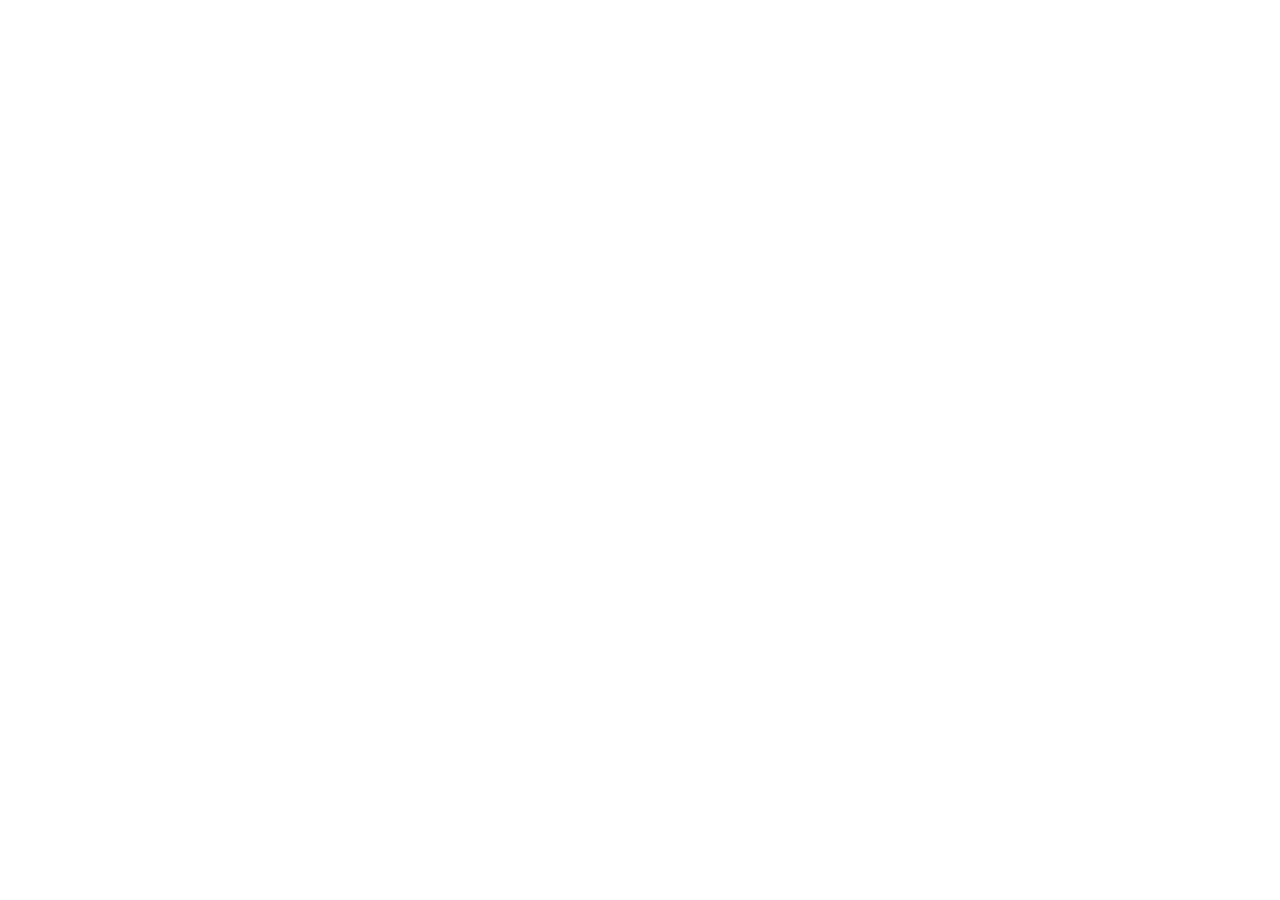
==== Html/index.html @ 46ecaa21 "Footer" ====
<!DOCTYPE html>
<html lang="pt-BR">
<head>
    <meta charset="UTF-8">
    <meta name="viewport" content="width=device-width, initial-scale=1.0">
    <title>Inicial</title>
</head>
<body>
    
</body>
</html>
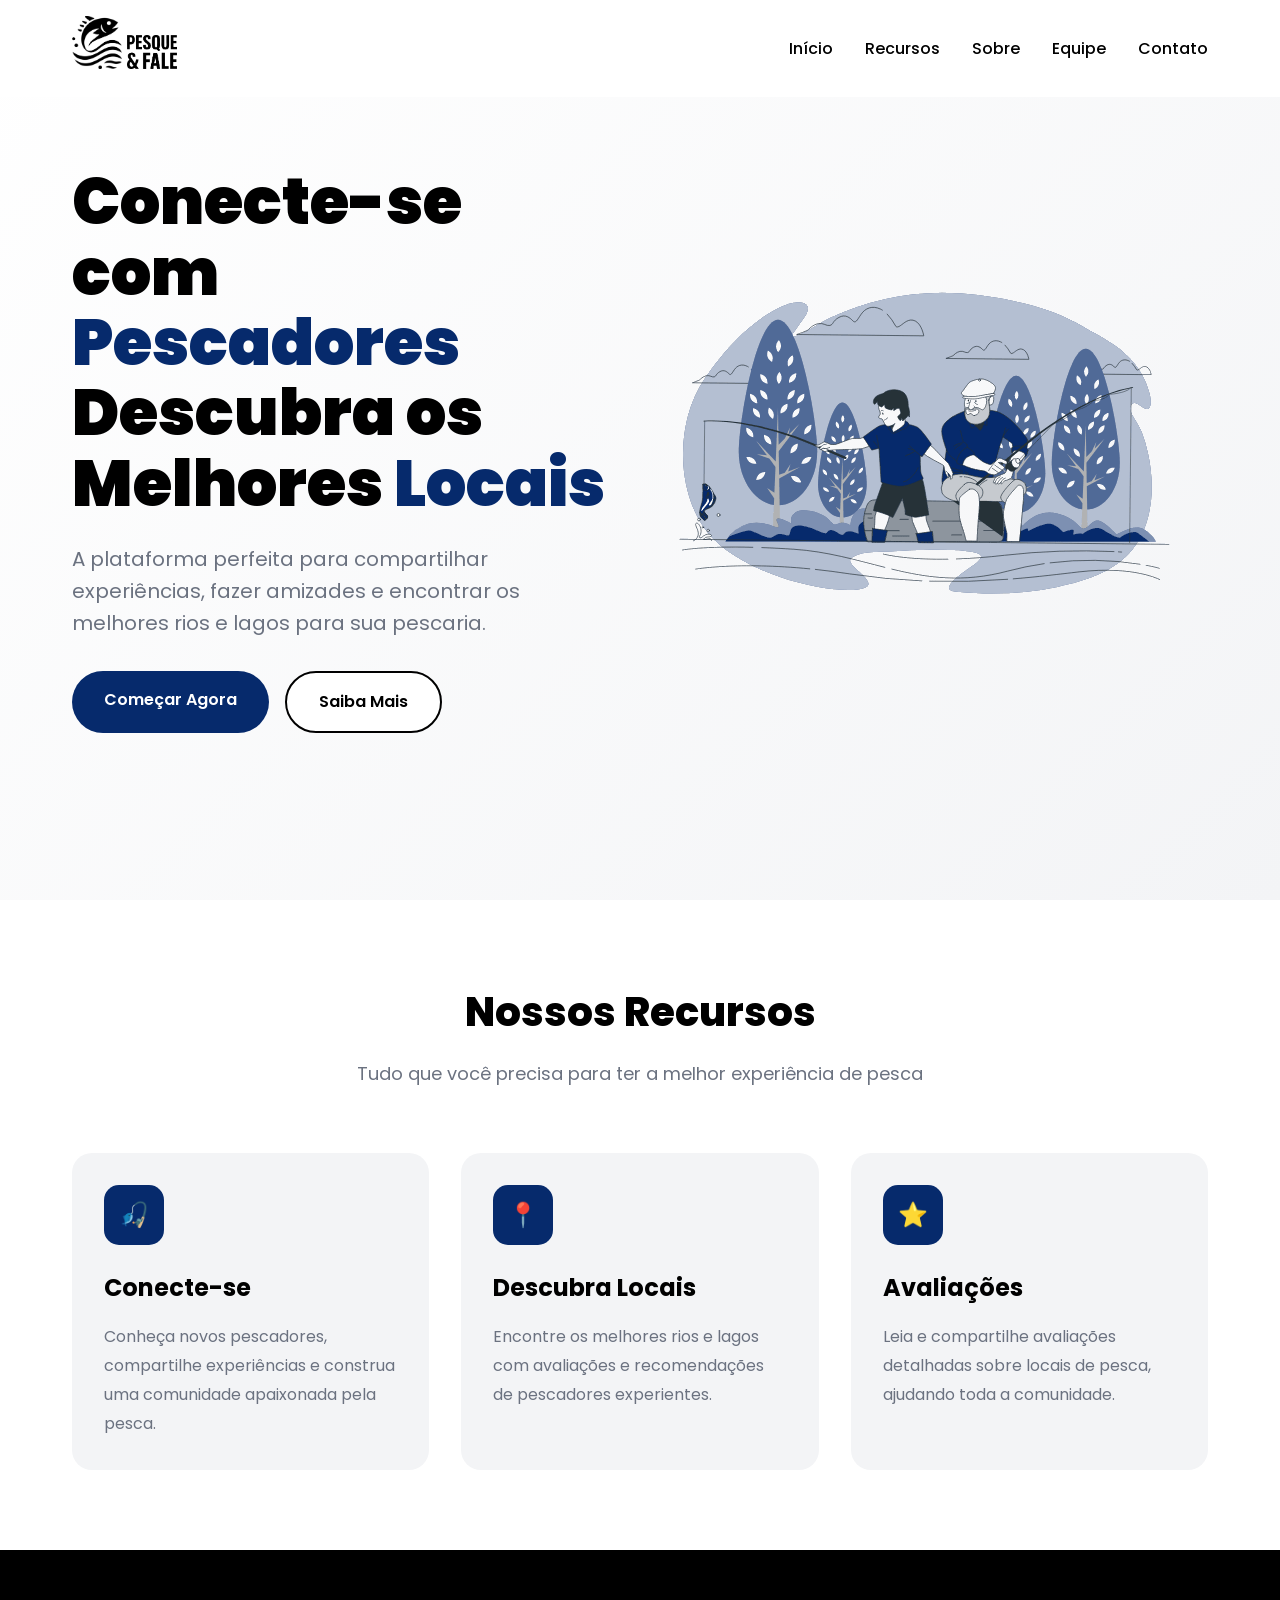
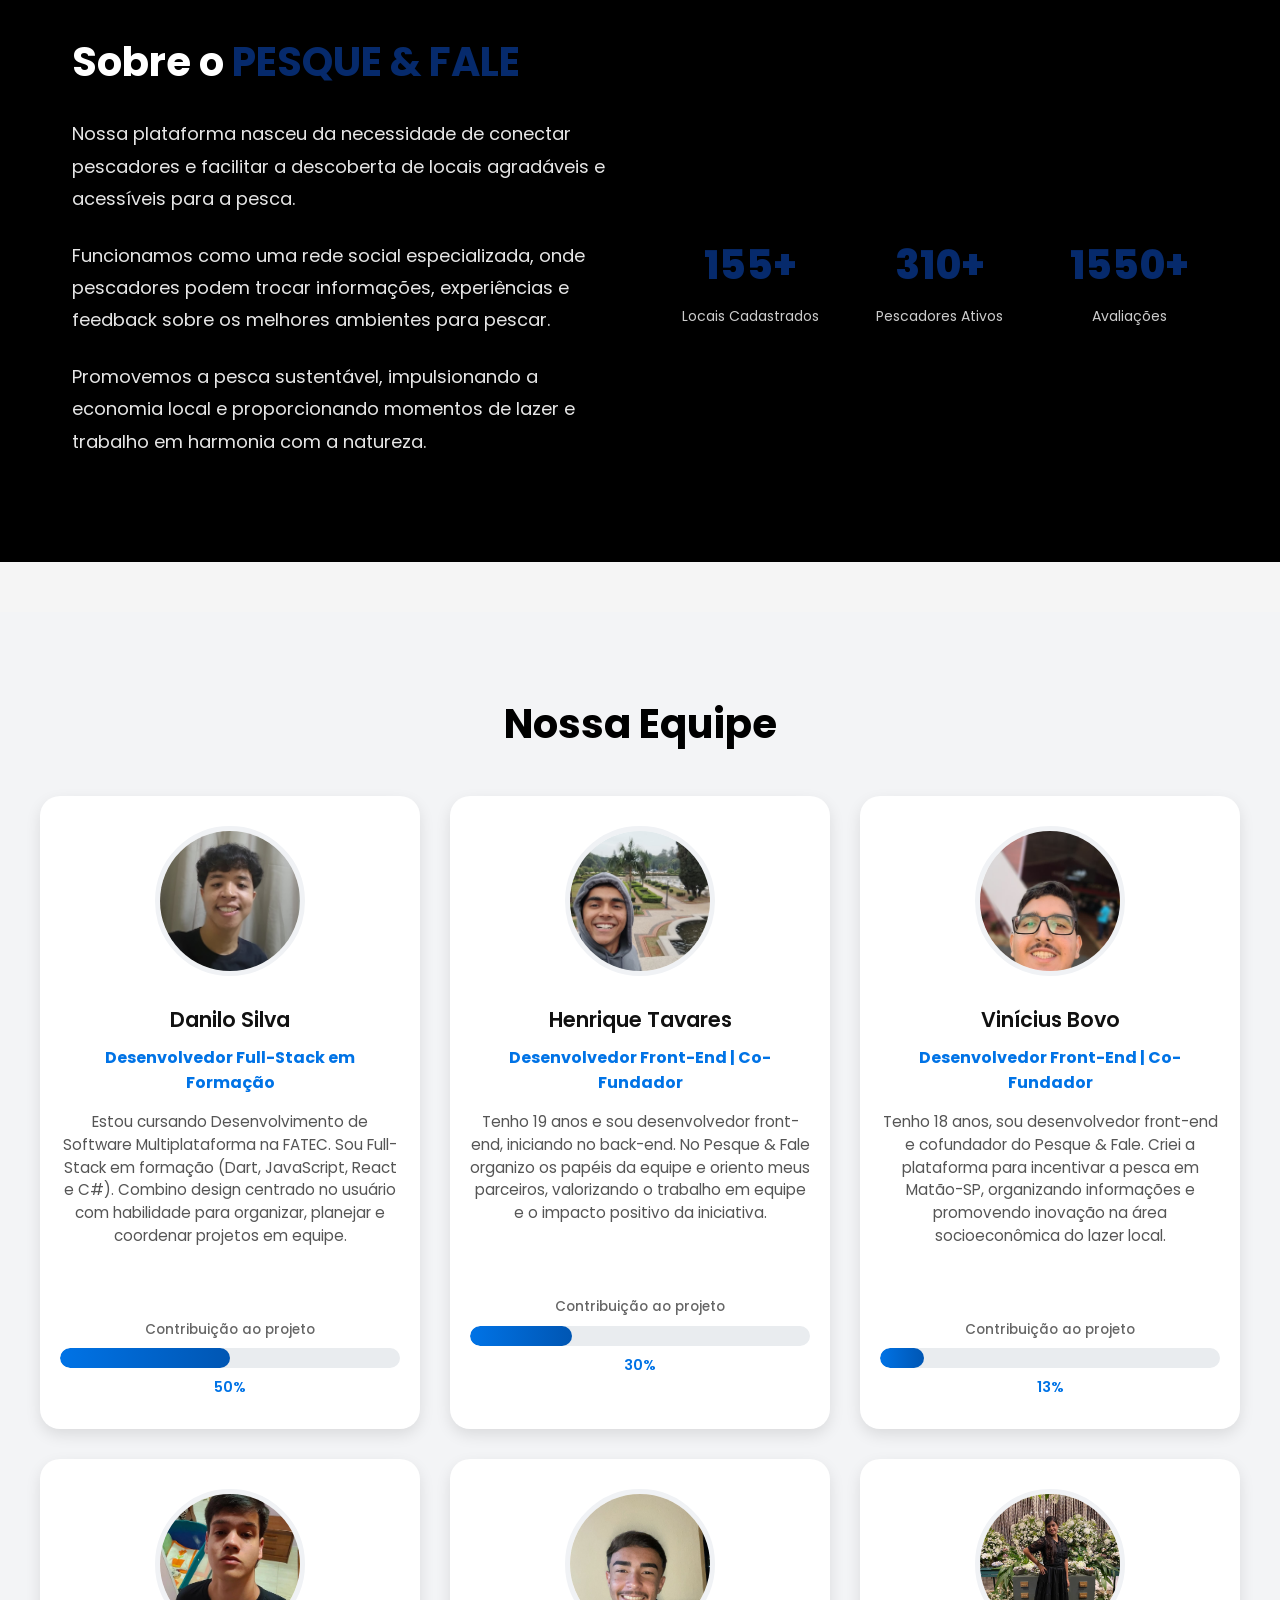
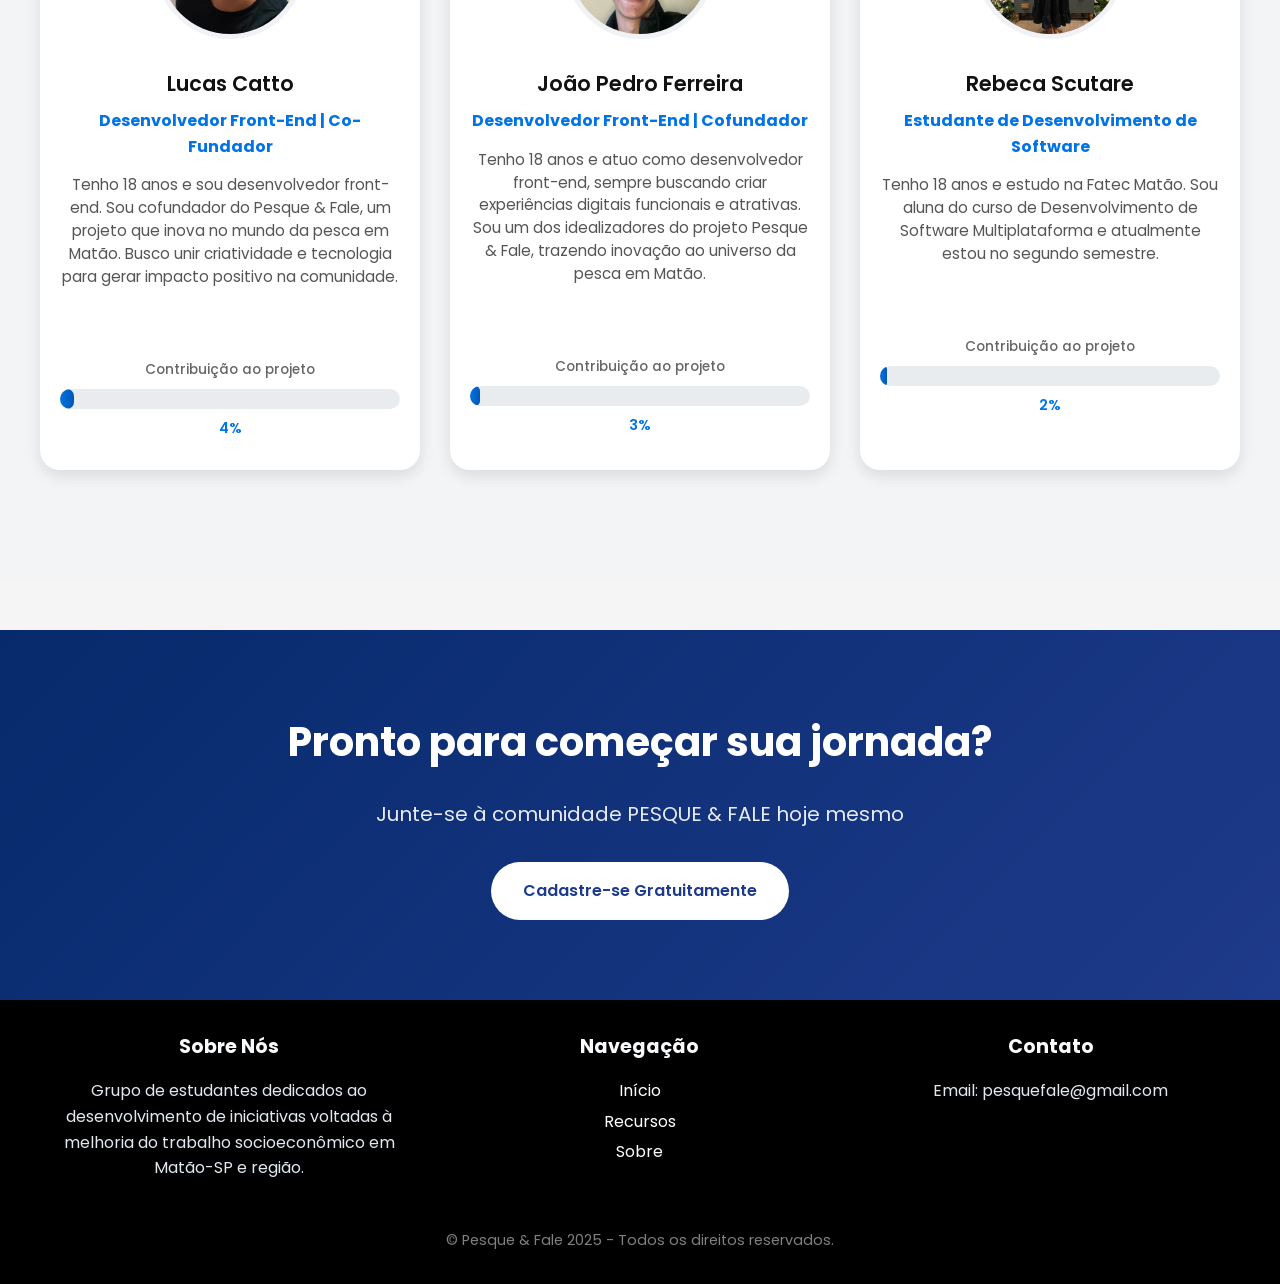
==== commit 2bac4eb5: "feat(ui): refatora estilos CSS e melhora responsividade/dark-mode - Refatorei estilos das páginas: n" ====
--- a/Html/index.html
+++ b/Html/index.html
@@ -3,9 +3,283 @@
 <head>
     <meta charset="UTF-8">
     <meta name="viewport" content="width=device-width, initial-scale=1.0">
-    <title>Inicial</title>
+    <title>PESQUE & FALE - Conectando Pescadores</title>
+    <link rel="stylesheet" href="../css/sobrenos.css">
+    <link rel="stylesheet" href="../css/index.css">
+    <link rel="stylesheet" href="../css/global.css">
 </head>
 <body>
-    
+    <!-- Navigation -->
+    <nav id="navbar">
+        <div class="nav-container">
+            <div class="logo-index"> <img src="../imagens/login/logo1.png" alt="Logo PESQUE & FALE"> <img src="../imagens/login/logo2.png" alt="Logo PESQUE & FALE 2"> </div>
+            <ul class="nav-links" id="navLinks">
+                <li><a href="#home">Início</a></li>
+                <li><a href="#features">Recursos</a></li>
+                <li><a href="#about">Sobre</a></li>
+                <li><a href="#team">Equipe</a></li>
+                <li><a href="#contact">Contato</a></li>
+            </ul>
+            <div class="menu-toggle" id="menuToggle">
+                <span></span>
+                <span></span>
+                <span></span>
+            </div>
+        </div>
+    </nav>
+
+    <!-- Hero Section -->
+    <section class="hero" id="home">
+        <div class="hero-content">
+            <div class="hero-text">
+                <h1>Conecte-se com <span>Pescadores</span> Descubra os Melhores <span>Locais</span></h1>
+                <p>A plataforma perfeita para compartilhar experiências, fazer amizades e encontrar os melhores rios e lagos para sua pescaria.</p>
+                <div class="cta-buttons">
+                    <a href="../Html/login.html" class="btn btn-primary">Começar Agora</a>
+                    <a href="#features" class="btn btn-secondary">Saiba Mais</a>
+                </div>
+            </div>
+            <div class="hero-visual">
+                <img class="hero-image" src="../imagens/index/tio.gif" alt="familia">
+            </div>
+        </div>
+    </section>
+
+    <!-- Features Section -->
+    <section class="features" id="features">
+        <div class="container-i">
+            <div class="section-header">
+                <h2>Nossos Recursos</h2>
+                <p>Tudo que você precisa para ter a melhor experiência de pesca</p>
+            </div>
+            <div class="features-grid">
+                <div class="feature-card">
+                    <div class="feature-icon">🎣</div>
+                    <h3>Conecte-se</h3>
+                    <p>Conheça novos pescadores, compartilhe experiências e construa uma comunidade apaixonada pela pesca.</p>
+                </div>
+                <div class="feature-card">
+                    <div class="feature-icon">📍</div>
+                    <h3>Descubra Locais</h3>
+                    <p>Encontre os melhores rios e lagos com avaliações e recomendações de pescadores experientes.</p>
+                </div>
+                <div class="feature-card">
+                    <div class="feature-icon">⭐</div>
+                    <h3>Avaliações</h3>
+                    <p>Leia e compartilhe avaliações detalhadas sobre locais de pesca, ajudando toda a comunidade.</p>
+                </div>
+            </div>
+        </div>
+    </section>
+
+    <!-- About Section -->
+    <section class="about" id="about">
+        <div class="container-i">
+            <div class="about-content">
+                <div class="about-text">
+                    <h2>Sobre o <span>PESQUE & FALE</span></h2>
+                    <p>Nossa plataforma nasceu da necessidade de conectar pescadores e facilitar a descoberta de locais agradáveis e acessíveis para a pesca.</p>
+                    <p>Funcionamos como uma rede social especializada, onde pescadores podem trocar informações, experiências e feedback sobre os melhores ambientes para pescar.</p>
+                    <p>Promovemos a pesca sustentável, impulsionando a economia local e proporcionando momentos de lazer e trabalho em harmonia com a natureza.</p>
+                </div>
+                <div class="stats">
+                    <div class="stat">
+                        <div class="stat-number">500+</div>
+                        <div class="stat-label">Locais Cadastrados</div>
+                    </div>
+                    <div class="stat">
+                        <div class="stat-number">1000+</div>
+                        <div class="stat-label">Pescadores Ativos</div>
+                    </div>
+                    <div class="stat">
+                        <div class="stat-number">5000+</div>
+                        <div class="stat-label">Avaliações</div>
+                    </div>
+                </div>
+            </div>
+        </div>
+    </section>
+
+    <!-- Team Section -->
+    <section class="sobre-nos" id="team">
+        <div class="team">
+        <h1>Nossa Equipe</h1>
+        <div class="container">
+
+            <!-- Danilo -->
+            <div class="card">
+                <img src="../imagens/sobrenos/fotodanilo.jpg" alt="Foto de Danilo Silva" />
+                <h2>Danilo Silva</h2>
+                <p class="profissao">Desenvolvedor Full-Stack em Formação</p>
+                <p class="descricao">
+                    Estou cursando Desenvolvimento de Software Multiplataforma na FATEC. 
+                    Sou Full-Stack em formação (Dart, JavaScript, React e C#). Combino 
+                    design centrado no usuário com habilidade para organizar, planejar 
+                    e coordenar projetos em equipe.
+                </p>
+                <div class="social">
+                    <i class="fab fa-linkedin"></i>
+                    <i class="fab fa-github"></i>
+                </div>
+                <div class="contribuicao">
+                    <div class="contribuicao-label">Contribuição ao projeto</div>
+                    <div class="barra-container">
+                        <div class="barra-progresso" style="width: 50%;"></div>
+                    </div>
+                    <div class="porcentagem-texto">50%</div>
+                </div>
+            </div>
+
+            <!-- Henrique -->
+            <div class="card">
+                <img src="../imagens/sobrenos/fotohenrique.jpg" alt="Foto de Henrique Tavares" />
+                <h2>Henrique Tavares</h2>
+                <p class="profissao">Desenvolvedor Front-End | Co-Fundador</p>
+                <p class="descricao">
+                    Tenho 19 anos e sou desenvolvedor front-end, iniciando no back-end. 
+                    No Pesque & Fale organizo os papéis da equipe e oriento meus parceiros, 
+                    valorizando o trabalho em equipe e o impacto positivo da iniciativa.
+                </p>
+                <div class="social">
+                    <i class="fab fa-linkedin"></i>
+                    <i class="fab fa-github"></i>
+                </div>
+                <div class="contribuicao">
+                    <div class="contribuicao-label">Contribuição ao projeto</div>
+                    <div class="barra-container">
+                        <div class="barra-progresso" style="width: 30%;"></div>
+                    </div>
+                    <div class="porcentagem-texto">30%</div>
+                </div>
+            </div>
+
+            <!-- Vinícius -->
+            <div class="card">
+                <img src="../imagens/sobrenos/fotovinicius.jpg" alt="Foto de Vinícius Bovo" />
+                <h2>Vinícius Bovo</h2>
+                <p class="profissao">Desenvolvedor Front-End | Co-Fundador</p>
+                <p class="descricao">
+                    Tenho 18 anos, sou desenvolvedor front-end e cofundador do Pesque & Fale. 
+                    Criei a plataforma para incentivar a pesca em Matão-SP, organizando informações 
+                    e promovendo inovação na área socioeconômica do lazer local.
+                </p>
+                <div class="social">
+                    <i class="fab fa-linkedin"></i>
+                    <i class="fab fa-github"></i>
+                </div>
+                <div class="contribuicao">
+                    <div class="contribuicao-label">Contribuição ao projeto</div>
+                    <div class="barra-container">
+                        <div class="barra-progresso" style="width: 13%;"></div>
+                    </div>
+                    <div class="porcentagem-texto">13%</div>
+                </div>
+            </div>
+
+            <!-- Lucas -->
+            <div class="card">
+                <img src="../imagens/sobrenos/fotolucas.jpg" alt="Foto de Lucas Catto" />
+                <h2>Lucas Catto</h2>
+                <p class="profissao">Desenvolvedor Front-End | Co-Fundador</p>
+                <p class="descricao">
+                    Tenho 18 anos e sou desenvolvedor front-end. Sou cofundador do Pesque & Fale, 
+                    um projeto que inova no mundo da pesca em Matão. Busco unir criatividade e 
+                    tecnologia para gerar impacto positivo na comunidade.
+                </p>
+                <div class="social">
+                    <i class="fab fa-linkedin"></i>
+                    <i class="fab fa-github"></i>
+                </div>
+                <div class="contribuicao">
+                    <div class="contribuicao-label">Contribuição ao projeto</div>
+                    <div class="barra-container">
+                        <div class="barra-progresso" style="width: 4%;"></div>
+                    </div>
+                    <div class="porcentagem-texto">4%</div>
+                </div>
+            </div>
+
+            <!-- João Pedro -->
+            <div class="card">
+                <img src="../imagens/sobrenos/fotojoao.jpg" alt="Foto de João Pedro Ferreira" />
+                <h2>João Pedro Ferreira</h2>
+                <p class="profissao">Desenvolvedor Front-End | Cofundador</p>
+                <p class="descricao">
+                    Tenho 18 anos e atuo como desenvolvedor front-end, sempre buscando criar 
+                    experiências digitais funcionais e atrativas. Sou um dos idealizadores 
+                    do projeto Pesque & Fale, trazendo inovação ao universo da pesca em Matão.
+                </p>
+                <div class="social">
+                    <i class="fab fa-linkedin"></i>
+                    <i class="fab fa-github"></i>
+                </div>
+                <div class="contribuicao">
+                    <div class="contribuicao-label">Contribuição ao projeto</div>
+                    <div class="barra-container">
+                        <div class="barra-progresso" style="width: 3%;"></div>
+                    </div>
+                    <div class="porcentagem-texto">3%</div>
+                </div>
+            </div>
+
+            <!-- Rebeca -->
+            <div class="card">
+                <img src="../imagens/sobrenos/fotorebeca.jpg"  alt="Foto de Rebeca Scutare" />
+                <h2>Rebeca Scutare</h2>
+                <p class="profissao">Estudante de Desenvolvimento de Software</p>
+                <p class="descricao">
+                    Tenho 18 anos e estudo na Fatec Matão. Sou aluna do curso de 
+                    Desenvolvimento de Software Multiplataforma e atualmente estou 
+                    no segundo semestre.
+                </p>
+                <div class="social">
+                    <i class="fab fa-linkedin"></i>
+                    <i class="fab fa-github"></i>
+                </div>
+                <div class="contribuicao">
+                    <div class="contribuicao-label">Contribuição ao projeto</div>
+                    <div class="barra-container">
+                        <div class="barra-progresso" style="width: 2%;"></div>
+                    </div>
+                    <div class="porcentagem-texto">2%</div>
+                </div>
+            </div>
+
+        </div>
+        </div>
+    </section>
+
+    <!-- CTA Section -->
+    <section class="cta-section" id="contact">
+        <div class="container-i">
+            <h2>Pronto para começar sua jornada?</h2>
+            <p>Junte-se à comunidade PESQUE & FALE hoje mesmo</p>
+            <a href="../Html/login.html" class="btn btn-primary" style="background: white; color: #1e3a8a;">Cadastre-se Gratuitamente</a>
+        </div>
+    </section>
+
+    <!-- Footer -->
+<footer>
+  <div class="footer-container">
+    <div>
+      <h3>Sobre Nós</h3>
+      <p>Grupo de estudantes dedicados ao desenvolvimento de iniciativas voltadas à melhoria do trabalho socioeconômico em Matão-SP e região.</p>
+    </div>
+    <div>
+      <h3>Navegação</h3>
+      <a href="#home">Início</a>
+      <a href="#features">Recursos</a>
+      <a href="#about">Sobre</a>
+    </div>
+    <div>
+      <h3>Contato</h3>
+      <p>Email: pesquefale@gmail.com</p>
+      <span class="material-symbols-outlined"></span>
+    </div>
+  </div>
+  <p class="copyright">&copy; Pesque & Fale 2025 - Todos os direitos reservados.</p>
+</footer>
+
+    <script src="../Javascript/index.js"></script>
 </body>
 </html>
--- a/css/sobrenos.css
+++ b/css/sobrenos.css
@@ -0,0 +1,173 @@
+body {
+    font-family: "Segoe UI", Tahoma, Geneva, Verdana, sans-serif;
+    background: #f0f2f5;
+    margin: 0;
+    padding: 0;
+}
+
+.sobre-nos {
+    padding: 50px 20px;
+    text-align: center;
+    
+}
+
+.sobre-nos h1 {
+    font-size: 2.5em;
+    margin-bottom: 40px;
+}
+
+.container {
+    display: grid;
+    grid-template-columns: repeat(auto-fit, minmax(260px, 1fr));
+    gap: 30px;
+    max-width: 1200px;
+    margin: 0 auto;
+}
+
+.card {
+    background: #fff;
+    border-radius: 20px;
+    box-shadow: 0 6px 15px rgba(0,0,0,0.1);
+    padding: 30px 20px;
+    text-align: center;
+    transition: transform 0.3s ease, box-shadow 0.3s ease;
+}
+
+.card:hover {
+    transform: translateY(-8px);
+    box-shadow: 0 10px 20px rgba(0,0,0,0.15);
+}
+
+.card img {
+    width: 150px;
+    height: 150px;
+    border-radius: 50%;
+    object-fit: cover;
+    margin-bottom: 20px;
+    border: 5px solid #f0f2f5;
+}
+
+.card h2 {
+    font-size: 1.3em;
+    font-weight: 600;
+    margin-bottom: 8px;
+    color: #111;
+}
+
+.card .profissao {
+    font-size: 1em;
+    font-weight: bold;
+    color: #0073e6;
+    margin-bottom: 15px;
+}
+
+.card .descricao {
+    font-size: 0.95em;
+    color: #555;
+    line-height: 1.5;
+    margin-bottom: 20px;
+}
+
+/* Ícones */
+@import url('https://cdnjs.cloudflare.com/ajax/libs/font-awesome/6.5.0/css/all.min.css');
+
+.card .social {
+    margin-top: 10px;
+}
+
+.card .social i {
+    margin: 0 8px;
+    font-size: 1.4em;
+    color: #333;
+    transition: color 0.3s;
+}
+
+.card .social i:hover {
+    color: #0073e6;
+}
+.container {
+    display: grid;
+    grid-template-columns: repeat(3, 1fr); /* sempre 3 colunas */
+    gap: 30px;
+    max-width: 1200px;
+    margin: 0 auto;
+}
+
+       /* Estilos da barra de contribuição */
+        .contribuicao {
+            margin-top: 15px;
+        }
+
+        .contribuicao-label {
+            font-size: 0.85em;
+            color: #666;
+            margin-bottom: 8px;
+            font-weight: 500;
+        }
+
+        .barra-container {
+            background: #e9ecef;
+            border-radius: 10px;
+            height: 20px;
+            overflow: hidden;
+            position: relative;
+            margin-bottom: 8px;
+        }
+
+        .barra-progresso {
+            background: linear-gradient(90deg, #0073e6, #0056b3);
+            height: 100%;
+            border-radius: 10px;
+            transition: width 0.5s ease;
+        }
+
+        .porcentagem-texto {
+            color: #0073e6;
+            font-size: 0.9em;
+            font-weight: 600;
+            text-align: center;
+            margin-top: 5px;
+        }
+
+        @media (max-width: 768px) {
+            .container {
+                grid-template-columns: 1fr;
+            }
+
+            .sobre-nos {
+                margin-top: 70px;
+            }
+        }
+
+
+/* Tema escuro */
+body.dark-mode {
+    color: #fff;
+}
+
+body.dark-mode .card {
+    background-color: #1e1e1e;
+    box-shadow: 0 6px 15px rgba(0,0,0,0.5);
+}
+
+
+body.dark-mode .descricao {
+    color: #ffffff;
+}
+
+body.dark-mode .card h2 {
+    color: #ffffff;
+}
+
+body.dark-mode .location-card {
+    background-color: #1e1e1e;
+    color: #fff;
+}
+
+body.dark-mode .contribuicao-label {
+    color: #ffffff;
+}
+
+body.dark-mode .social i {
+    color: #ffffff;
+}
--- a/css/index.css
+++ b/css/index.css
@@ -0,0 +1,515 @@
+        * {
+            margin: 0;
+            padding: 0;
+            box-sizing: border-box;
+        }
+
+        :root {
+            --primary-black: #000000;
+            --primary-white: #ffffff;
+            --secondary-blue: #062A6C;
+            --gray-light: #f3f4f6;
+            --gray-medium: #6b7280;
+        }
+
+        body {
+            font-family: -apple-system, BlinkMacSystemFont, 'Segoe UI', Roboto, 'Helvetica Neue', Arial, sans-serif;
+            line-height: 1.6;
+            color: var(--primary-black);
+            overflow-x: hidden;
+            display: flex;
+            flex-direction: column;
+        }
+
+        /* Navigation */
+        nav {
+            position: fixed;
+            top: 0;
+            width: 100%;
+            background: rgba(255, 255, 255, 0.95);
+            backdrop-filter: blur(10px);
+            z-index: 1000;
+            padding: 1rem 0;
+            transition: all 0.3s ease;
+
+        }
+
+        nav.scrolled {
+            box-shadow: 0 2px 20px rgba(0, 0, 0, 0.1);
+        }
+
+        .nav-container {
+            max-width: 1200px;
+            margin: 0 auto;
+            padding: 0 2rem;
+            display: flex;
+            justify-content: space-between;
+            align-items: center;
+        }
+
+        .logo-index {
+
+            font-size: 1.5rem;
+            font-weight: 800;
+            letter-spacing: -0.5px;
+        }
+
+        .logo-index img {
+            width: 50px;
+            color: var(--secondary-blue);
+        }
+
+        .nav-links {
+            display: flex;
+            gap: 2rem;
+            list-style: none;
+        }
+
+        .nav-links a {
+            color: var(--primary-black);
+            text-decoration: none;
+            font-weight: 500;
+            transition: color 0.3s ease;
+            position: relative;
+        }
+
+        .nav-links a::after {
+            content: '';
+            position: absolute;
+            bottom: -5px;
+            left: 0;
+            width: 0;
+            height: 2px;
+            background: var(--secondary-blue);
+            transition: width 0.3s ease;
+        }
+
+        .nav-links a:hover::after {
+            width: 100%;
+        }
+
+        .menu-toggle {
+            display: none;
+            flex-direction: column;
+            cursor: pointer;
+        }
+
+        .menu-toggle span {
+            width: 25px;
+            height: 2px;
+            background: var(--primary-black);
+            margin: 3px 0;
+            transition: 0.3s;
+        }
+
+        /* Hero Section */
+        .hero {
+            min-height: 100vh;
+            display: flex;
+            align-items: center;
+            background: linear-gradient(135deg, var(--primary-white) 0%, var(--gray-light) 100%);
+            position: relative;
+            overflow: hidden;
+        }
+
+        .hero-content {
+            max-width: 1200px;
+            margin: 0 auto;
+            padding: 0 2rem;
+            display: grid;
+            grid-template-columns: 1fr 1fr;
+            gap: 4rem;
+            align-items: center;
+        }
+
+        .hero-text h1 {
+            font-size: clamp(2.5rem, 5vw, 4rem);
+            font-weight: 900;
+            line-height: 1.1;
+            margin-bottom: 1.5rem;
+            animation: fadeInUp 0.8s ease;
+        }
+
+        .hero-text h1 span {
+            color: var(--secondary-blue);
+        }
+
+        .hero-text p {
+            font-size: 1.25rem;
+            color: var(--gray-medium);
+            margin-bottom: 2rem;
+            animation: fadeInUp 1s ease;
+        }
+
+        .cta-buttons {
+            display: flex;
+            gap: 1rem;
+            animation: fadeInUp 1.2s ease;
+        }
+
+        .btn {
+            padding: 1rem 2rem;
+            border: none;
+            border-radius: 50px;
+            font-size: 1rem;
+            font-weight: 600;
+            cursor: pointer;
+            transition: all 0.3s ease;
+            text-decoration: none;
+            display: inline-block;
+        }
+
+        .btn-primary {
+            background: var(--secondary-blue);
+            color: var(--primary-white);
+        }
+
+        .btn-primary:hover {
+            transform: translateY(-2px);
+            box-shadow: 0 10px 25px rgba(30, 58, 138, 0.3);
+        }
+
+        .btn-secondary {
+            background: var(--primary-white);
+            color: var(--primary-black);
+            border: 2px solid var(--primary-black);
+        }
+
+        .btn-secondary:hover {
+            background: var(--primary-black);
+            color: var(--primary-white);
+        }
+
+        .hero-visual {
+            position: relative;
+            animation: float 3s ease-in-out infinite;
+        }
+
+        .hero-visual svg {
+            width: 100%;
+            height: auto;
+        }
+
+        /* Features Section */
+        .features {
+            padding: 5rem 0;
+            background: var(--primary-white);
+        }
+
+        .container-i {
+            max-width: 1200px;
+            margin: 0 auto;
+            padding: 0 2rem;
+        }
+
+        .container {
+            padding-bottom: 30px;
+        }
+
+        .sobre-nos {
+            padding: 50px 0px;
+        }
+
+        .section-header {
+            text-align: center;
+            margin-bottom: 4rem;
+        }
+
+        .section-header h2 {
+            font-size: 2.5rem;
+            margin-bottom: 1rem;
+            font-weight: 800;
+        }
+
+        .section-header p {
+            font-size: 1.125rem;
+            color: var(--gray-medium);
+        }
+
+        .features-grid {
+            display: grid;
+            grid-template-columns: repeat(auto-fit, minmax(300px, 1fr));
+            gap: 2rem;
+        }
+
+        .feature-card {
+            background: var(--gray-light);
+            padding: 2rem;
+            border-radius: 20px;
+            transition: all 0.3s ease;
+            cursor: pointer;
+        }
+
+        .feature-card:hover {
+            transform: translateY(-10px);
+            box-shadow: 0 20px 40px rgba(0, 0, 0, 0.1);
+        }
+
+        .feature-icon {
+            width: 60px;
+            height: 60px;
+            background: var(--secondary-blue);
+            border-radius: 15px;
+            display: flex;
+            align-items: center;
+            justify-content: center;
+            margin-bottom: 1.5rem;
+            font-size: 1.5rem;
+            color: var(--primary-white);
+        }
+
+        .feature-card h3 {
+            font-size: 1.5rem;
+            margin-bottom: 1rem;
+        }
+
+        .feature-card p {
+            color: var(--gray-medium);
+            line-height: 1.8;
+        }
+
+        /* About Section */
+        .about {
+            padding: 5rem 0;
+            background: var(--primary-black);
+            color: var(--primary-white);
+        }
+
+        .about-content {
+            display: grid;
+            grid-template-columns: 1fr 1fr;
+            gap: 4rem;
+            align-items: center;
+        }
+
+        .about-text h2 {
+            font-size: 2.5rem;
+            margin-bottom: 1.5rem;
+        }
+
+        .about-text h2 span {
+            color: var(--secondary-blue);
+        }
+
+        .about-text p {
+            font-size: 1.125rem;
+            line-height: 1.8;
+            margin-bottom: 1.5rem;
+            opacity: 0.9;
+        }
+
+        .stats {
+            display: grid;
+            grid-template-columns: repeat(3, 1fr);
+            gap: 2rem;
+            margin-top: 3rem;
+        }
+
+        .stat {
+            text-align: center;
+        }
+
+        .stat-number {
+            font-size: 2.5rem;
+            font-weight: 800;
+            color: var(--secondary-blue);
+        }
+
+        .stat-label {
+            font-size: 0.875rem;
+            opacity: 0.8;
+            margin-top: 0.5rem;
+        }
+
+        /* Team Section */
+        .team {
+            padding: 5rem 0;
+            background: var(--gray-light);
+        }
+
+        .team-grid {
+            display: grid;
+            grid-template-columns: repeat(auto-fit, minmax(150px, 1fr));
+            gap: 2rem;
+            margin-top: 3rem;
+        }
+
+        .team-member {
+            text-align: center;
+            padding: 1.5rem;
+            background: var(--primary-white);
+            border-radius: 15px;
+            transition: all 0.3s ease;
+        }
+
+        .team-member:hover {
+            transform: scale(1.05);
+            box-shadow: 0 10px 30px rgba(0, 0, 0, 0.1);
+        }
+
+        .member-avatar {
+            width: 80px;
+            height: 80px;
+            background: var(--secondary-blue);
+            border-radius: 50%;
+            margin: 0 auto 1rem;
+            display: flex;
+            align-items: center;
+            justify-content: center;
+            color: var(--primary-white);
+            font-size: 2rem;
+            font-weight: 600;
+        }
+
+        .member-name {
+            font-weight: 600;
+            font-size: 1.125rem;
+        }
+
+        /* CTA Section */
+        .cta-section {
+            padding: 5rem 0;
+            background: linear-gradient(135deg, var(--secondary-blue) 0%, #1e3a8a 100%);
+            color: var(--primary-white);
+            text-align: center;
+        }
+
+        .cta-section h2 {
+            font-size: 2.5rem;
+            margin-bottom: 1.5rem;
+        }
+
+        .cta-section p {
+            font-size: 1.25rem;
+            margin-bottom: 2rem;
+            opacity: 0.9;
+        }
+
+        /* Footer */
+        footer {
+            background: var(--primary-black);
+            color: var(--primary-white);
+            padding: 3rem 0 1rem;
+        }
+
+        .footer-content {
+            max-width: 1200px;
+            margin: 0 auto;
+            padding: 0 2rem;
+            text-align: center;
+        }
+
+        .footer-logo {
+            font-size: 1.5rem;
+            font-weight: 800;
+            margin-bottom: 1rem;
+        }
+
+        .footer-logo span {
+            color: var(--secondary-blue);
+        }
+
+        .footer-text {
+            opacity: 0.7;
+            margin-bottom: 2rem;
+        }
+
+        .footer-divider {
+            border: none;
+            height: 1px;
+            background: rgba(255, 255, 255, 0.1);
+            margin: 2rem 0;
+        }
+
+        .copyright {
+            opacity: 0.5;
+            font-size: 0.875rem;
+        }
+
+        /* Animations */
+        @keyframes fadeInUp {
+            from {
+                opacity: 0;
+                transform: translateY(30px);
+            }
+
+            to {
+                opacity: 1;
+                transform: translateY(0);
+            }
+        }
+
+        @keyframes float {
+
+            0%,
+            100% {
+                transform: translateY(0);
+            }
+
+            50% {
+                transform: translateY(-20px);
+            }
+        }
+
+        /* Responsive */
+        @media (max-width: 768px) {
+            .nav-links {
+                display: none;
+                position: absolute;
+                top: 100%;
+                left: 0;
+                width: 100%;
+                background: var(--primary-white);
+                flex-direction: column;
+                padding: 2rem;
+                box-shadow: 0 10px 30px rgba(0, 0, 0, 0.1);
+            }
+
+            .nav-links.active {
+                display: flex;
+            }
+
+            .menu-toggle {
+                display: flex;
+            }
+
+            .hero-content {
+                grid-template-columns: 1fr;
+                text-align: center;
+            }
+
+            .sobre-nos {
+                padding: 50px 20px;
+                text-align: center;
+            }
+
+            .hero-visual {
+                order: -1;
+                max-width: 300px;
+                margin: 0 auto;
+                align-items: center;
+            }
+
+            .hero-image {
+                max-width: 100%;
+                height: auto;
+            }
+
+            .about-content {
+                grid-template-columns: 1fr;
+                text-align: center;
+            }
+
+            .stats {
+                grid-template-columns: 1fr;
+                gap: 1rem;
+            }
+
+            .cta-buttons {
+                flex-direction: column;
+            }
+
+            .team-grid {
+                grid-template-columns: repeat(auto-fit, minmax(120px, 1fr));
+            }
+        }
--- a/css/global.css
+++ b/css/global.css
@@ -0,0 +1,598 @@
+@import url('https://fonts.googleapis.com/css2?family=Poppins:wght@300;400;500;600;700;800;900&display=swap');
+@import url('https://fonts.googleapis.com/css2?family=Anton&family=Anton+SC&display=swap');
+
+html {
+    overflow-y: scroll;
+}
+
+* {
+    margin: 0;
+    padding: 0;
+    font-family: 'Poppins', sans-serif;
+}
+
+header {
+    top: 0;
+    left: 0;
+    width: 100%;
+    padding: 20px 5%;
+    display: flex;
+    align-items: center;
+    justify-content: space-between;
+}
+
+.logo img {
+    height: 100px;
+    width: auto;
+    transition: 0.3s;
+}
+
+.logo img:hover {
+    transform: scale(1.05);
+}
+
+.nav-toggle {
+    display: none;
+    flex-direction: column;
+    cursor: pointer;
+    gap: 5px;
+}
+
+.nav-toggle span {
+    height: 3px;
+    width: 25px;
+    background: white;
+    border-radius: 3px;
+    transition: all 0.3s ease;
+}
+
+.navigation {
+    display: flex;
+    justify-content: center;
+    gap: 20px;
+    flex-wrap: wrap;
+}
+
+.navigation a {
+    text-decoration: none;
+    color: white;
+    padding: 10px 20px;
+    border-radius: 20px;
+    font-weight: 600;
+    display: flex;
+    align-items: center;
+    gap: 10px;
+    font-size: 1.1rem;
+    transition: all 0.3s ease;
+}
+
+.login-btn {
+    padding: 12px 25px;
+    background: white;
+    color: #062A6C;
+    border-radius: 20px;
+    text-decoration: none;
+    font-weight: 600;
+    transition: 0.3s;
+    display: flex;
+    align-items: center;
+    gap: 8px;
+    font-family: 'Anton SC', sans-serif;
+    font-size: 1.1rem;
+}
+
+.material-symbols-outlined {
+    font-size: 1.5rem !important;
+}
+
+.navigation a:hover,
+.navigation a.active {
+    background: white;
+    color: #062A6C;
+    transform: scale(1.05);
+}
+
+.login-btn:hover {
+    transform: scale(1.05);
+    box-shadow: 0 5px 15px rgba(255, 255, 255, 0.3);
+}
+
+@media (max-width: 992px) {
+    .nav-toggle {
+        display: flex;
+    }
+
+    .navigation {
+        position: absolute;
+        top: 100%;
+        left: 0;
+        width: 100%;
+        background: #062A6C;
+        flex-direction: column;
+        align-items: center;
+        max-height: 0;
+        overflow: hidden;
+        transition: max-height 0.3s ease-in-out;
+    }
+
+    .navigation.open {
+        max-height: 500px;
+    }
+
+    .navigation a {
+        padding: 15px;
+        font-size: 1rem;
+        width: 100%;
+        justify-content: center;
+    }
+}
+
+.theme-btn {
+    background: none;
+    border: none;
+    cursor: pointer;
+    color: white;
+    font-size: 1.5rem;
+    padding: 10px;
+    transition: transform 0.2s;
+}
+
+.theme-btn:hover {
+    transform: scale(1.1);
+}
+
+.overlay {
+    position: fixed;
+    top: 0; left: 0;
+    width: 100vw; height: 100vh;
+    backdrop-filter: blur(6px);
+    background-color: rgba(0, 0, 0, 0.3);
+    display: flex;
+    justify-content: center;
+    align-items: center;
+    z-index: 1000;
+}
+
+.overlay.hidden {
+    display: none;
+}
+
+.notificacao-expandida {
+    background: white;
+    padding: 20px;
+    border-radius: 10px;
+    width: 90%;
+    max-width: 500px;
+    box-shadow: 0 4px 15px rgba(0,0,0,0.2);
+    position: relative;
+    animation: fadeIn 0.3s ease;
+}
+
+.fechar-expandida {
+    position: absolute;
+    top: 10px; right: 15px;
+    font-size: 24px;
+    cursor: pointer;
+    color: #333;
+}
+
+@keyframes fadeIn {
+    from { opacity: 0; transform: scale(0.95); }
+    to { opacity: 1; transform: scale(1); }
+}
+
+.notification-badge {
+    position: absolute;
+    top: -5px;
+    right: -5px;
+    background-color: #ff4757;
+    color: white;
+    border-radius: 50%;
+    width: 20px;
+    height: 20px;
+    display: flex;
+    justify-content: center;
+    align-items: center;
+    font-size: 12px;
+    font-weight: bold;
+}
+
+.notification-icon {
+    position: relative;
+}
+
+@keyframes pulse {
+    0% { transform: scale(1); }
+    50% { transform: scale(1.1); }
+    100% { transform: scale(1); }
+}
+
+.new-notification {
+    animation: pulse 1.5s infinite;
+}
+
+body {
+      font-family: "Segoe UI", Tahoma, Geneva, Verdana, sans-serif;
+      background: #f5f5f5;
+      width: 100%;
+      height: 100%;
+      display: flex;
+    }
+
+.column {
+      width: 100%;
+      height: 100%;
+      display: flex;
+      flex-direction: column;
+      min-height: 100vh;
+}
+
+    footer {
+      background: linear-gradient(135deg, #000);
+      color: #e2e8f0;
+      padding: 2rem 1rem;
+      text-align: center;
+    }
+
+    footer .footer-container {
+      max-width: 1200px;
+      margin: 0 auto;
+      display: grid;
+      grid-template-columns: repeat(auto-fit, minmax(200px, 1fr));
+      gap: 2rem;
+    }
+
+    footer h3 {
+      margin-bottom: 1rem;
+      font-size: 1.2rem;
+      color: #f8fafc;
+    }
+
+    footer a {
+      color: #fff;
+      text-decoration: none;
+      display: block;
+      margin: 0.3rem 0;
+      transition: 0.3s;
+    }
+
+    footer a:hover {
+      color: #38bdf8;
+    }
+
+    footer .copyright {
+      margin-top: 2rem;
+      font-size: 0.9rem;
+      color: #fff;
+      padding-top: 1rem;
+    }
+
+.container {
+    flex: 1;
+}
+
+
+/* ================= Tema Escuro ================= */
+body.dark-mode {
+  background: #121212;
+  color: #f1f1f1;
+}
+
+body.dark-mode .post-card,
+body.dark-mode .widget,
+body.dark-mode .btn-new-post,
+body.dark-mode .tips-card {
+  background-color: #1e1e1e;
+  border-color: #333;
+  color: #f1f1f1;
+}
+
+body.dark-mode .post-text,
+body.dark-mode .event-desc,
+body.dark-mode .event-title,
+body.dark-mode .place-info h4 {
+  color: #f1f1f1;
+}
+
+body.dark-mode .post-meta,
+body.dark-mode .event-date,
+body.dark-mode .place-info p,
+body.dark-mode .weather-item {
+  color: #b0b0b0;
+}
+
+body.dark-mode .comment-content {
+  background-color: #2a2a2a;
+  border-color: #444;
+  color: #f1f1f1;
+}
+
+body.dark-mode .post-comments {
+  background-color: #1a1a1a;
+}
+
+body.dark-mode .action-btn:hover,
+body.dark-mode .post-menu:hover {
+  background-color: rgba(0, 0, 0, 0.2);
+}
+
+body.dark-mode .comment-input input {
+  background-color: #2a2a2a;
+  color: #f1f1f1;
+  border-color: #444;
+}
+
+body.dark-mode .event-item:hover,
+body.dark-mode .place-item:hover {
+  background-color: #2a2a2a;
+}
+
+body.dark-mode .widget-title {
+  background: #2a2a2a;
+  color: #90caf9;
+}
+
+body.dark-mode .fishing-conditions {
+  background: #1a3d1a;
+  border-color: #2e5d2e;
+}
+
+body.dark-mode .condition-good {
+  color: #66bb6a;
+}
+
+body.dark-mode .action-btn {
+  color: #ffffff;
+}
+
+body.dark-mode .action-btn:hover {
+  color: #062A6c;
+}
+
+body.dark-mode .post-author {
+  color: #ffffff;
+}
+
+body.dark-mode .comment-content strong {
+  color: #ffffff;
+}
+
+body.dark-mode .comment-content p {
+  color: #ffffff;
+}
+
+body.dark-mode .weather-main h4 {
+  color: #ffffff;
+}
+
+body.dark-mode .weather-main p {
+  color: #ffffff;
+}
+
+body.dark-mode .post-stats {
+  color: #ffffff;
+}
+
+body.dark-mode .post-stats {
+    color: #ffffff;
+}
+
+/* ========= NOVOS ESTILOS PARA MODO ESCURO ========= */
+body.dark-mode .search-container,
+body.dark-mode .no-results {
+    background-color: #1e1e1e;
+    border-color: #333;
+}
+
+body.dark-mode h2,
+body.dark-mode .filter-group label,
+body.dark-mode .location-name {
+    color: #90caf9;
+}
+
+body.dark-mode #search-button {
+    background-color: #555;
+    color: #fff;
+}
+
+body.dark-mode #search-button:hover {
+    background-color: #062A6C;
+}
+
+body.dark-mode select,
+body.dark-mode #search-input {
+    background-color: #2c2c2c;
+    color: #fff;
+    border: 1px solid #555;
+}
+
+body.dark-mode .location-card {
+    background-color: #1e1e1e;
+    color: #fff;
+    border: 1px solid #555;
+}
+
+body.dark-mode .location-description {
+    color: #b0b0b0;
+}
+
+body.dark-mode .tag {
+    background-color: #333;
+    color: #90caf9;
+}
+
+
+/* ======== DARK MODE PARA LOCAIS AVALIADOS ========= */
+body.dark-mode h1,
+body.dark-mode .categoria-titulo {
+  color: #90caf9;
+}
+
+body.dark-mode .card {
+  background-color: #1e1e1e;
+  color: #f1f1f1;
+  box-shadow: 0 4px 8px rgba(0, 0, 0, 0.3);
+  border: 1px solid #333;
+}
+
+body.dark-mode .stars {
+  color: gold;
+}
+
+body.dark-mode .categoria-titulo {
+  border-left: 5px solid gold;
+}
+
+/* ======== DARK MODE PARA NOTIFICAÇÕES ========= */
+body.dark-mode .notificacao {
+  background-color: #1e1e1e;
+  border: 1px solid #333;
+  color: #f1f1f1;
+}
+
+body.dark-mode .botoes button {
+  background-color: #062A6C;
+  color: #ffffff;
+}
+
+body.dark-mode .botoes button:hover {
+  background-color: #90caf9;
+  color: #062A6C;
+}
+
+body.dark-mode .data {
+  background-color: #062A6C;
+  color: #ffffff;
+}
+
+body.dark-mode .close {
+  color: #ffffff;
+}
+
+body.dark-mode .comentario {
+  color: #f1f1f1;
+}
+
+/* Corrigindo cores dos ícones ativos no modo escuro */
+body.dark-mode .like-btn.active {
+  color: #4caf50; /* Verde para curtir ativo */
+}
+
+body.dark-mode .dislike-btn.active {
+  color: #f44336; /* Vermelho para não curtir ativo */
+}
+
+body.dark-mode .favorite-btn.active {
+  color: #ffd700; /* Amarelo para favorito ativo */
+}
+
+/* Melhorar visibilidade da notificação lida no modo escuro */
+body.dark-mode .notificacao.lida {
+  background-color: #2a2a2a;
+  border-left: 4px solid #062A6C;
+  opacity: 0.8;
+}
+
+/* Estilizar o botão "Lida" quando ativo no modo escuro */
+body.dark-mode .botoes button[onclick*="marcarComoLida"] {
+  background-color: #1e3b61 !important;
+  color: #ffffff !important;
+  font-weight: bold;
+}
+
+/* Efeito hover no botão "Lida" no modo escuro */
+body.dark-mode .botoes button[onclick*="marcarComoLida"]:hover {
+  background-color: #2a5298 !important;
+}
+
+/* ======== DARK MODE PARA COMENTÁRIOS E PERFIL ========= */
+body.dark-mode .nome-usuario,
+body.dark-mode .btn-interacao {
+    color: #ffffff !important;
+}
+
+body.dark-mode .data-publicacao {
+    color: #ffffff !important;
+}
+
+body.dark-mode .interacoes {
+    border-color: #ffffff !important;
+}
+
+/* Dark Mode para Perfil */
+body.dark-mode .perfil {
+  background-color: #1e1e1e;
+  color: #ffffff;
+}
+
+body.dark-mode .publicacao-horizontal {
+  background-color: #2a2a2a;
+  box-shadow: 0 3px 10px rgba(6, 42, 108, 0.3);
+}
+
+body.dark-mode .username {
+  color: #ffffff;
+}
+
+body.dark-mode .comentario {
+  color: #f1f1f1 !important;
+}
+
+body.dark-mode .stat-box {
+  background: #ffffff;
+  color: #f1f1f1;
+  border: 1px solid #333;
+}
+
+body.dark-mode .data-publicacao {
+  color: #b0b0b0;
+}
+
+
+/* ======== NAV ACTIVE FIX (adicionar ao global.css) ======== */
+/* Estilos para a sidebar */
+.sidebar {
+  position: fixed;
+  left: 0;
+  top: 0;
+  height: 100vh;
+  width: 250px;
+  background: #062A6C;
+  transition: all 0.3s ease;
+  z-index: 1000;
+}
+
+.nav-item {
+  display: flex;
+  align-items: center;
+  padding: 12px 20px;
+  color: white;
+  text-decoration: none;
+  transition: all 0.3s ease;
+  border-left: 4px solid transparent;
+}
+
+.nav-item:hover, 
+.nav-item.active {
+  background: rgba(255, 255, 255, 0.1);
+  border-left-color: white;
+}
+
+.nav-item.active {
+  background: rgba(255, 255, 255, 0.2);
+}
+
+.nav-text {
+  margin-left: 12px;
+  font-size: 14px;
+}
+
+.badge {
+  background: #ff4757;
+  color: white;
+  border-radius: 50%;
+  padding: 2px 6px;
+  font-size: 12px;
+  margin-left: auto;
+}
+
